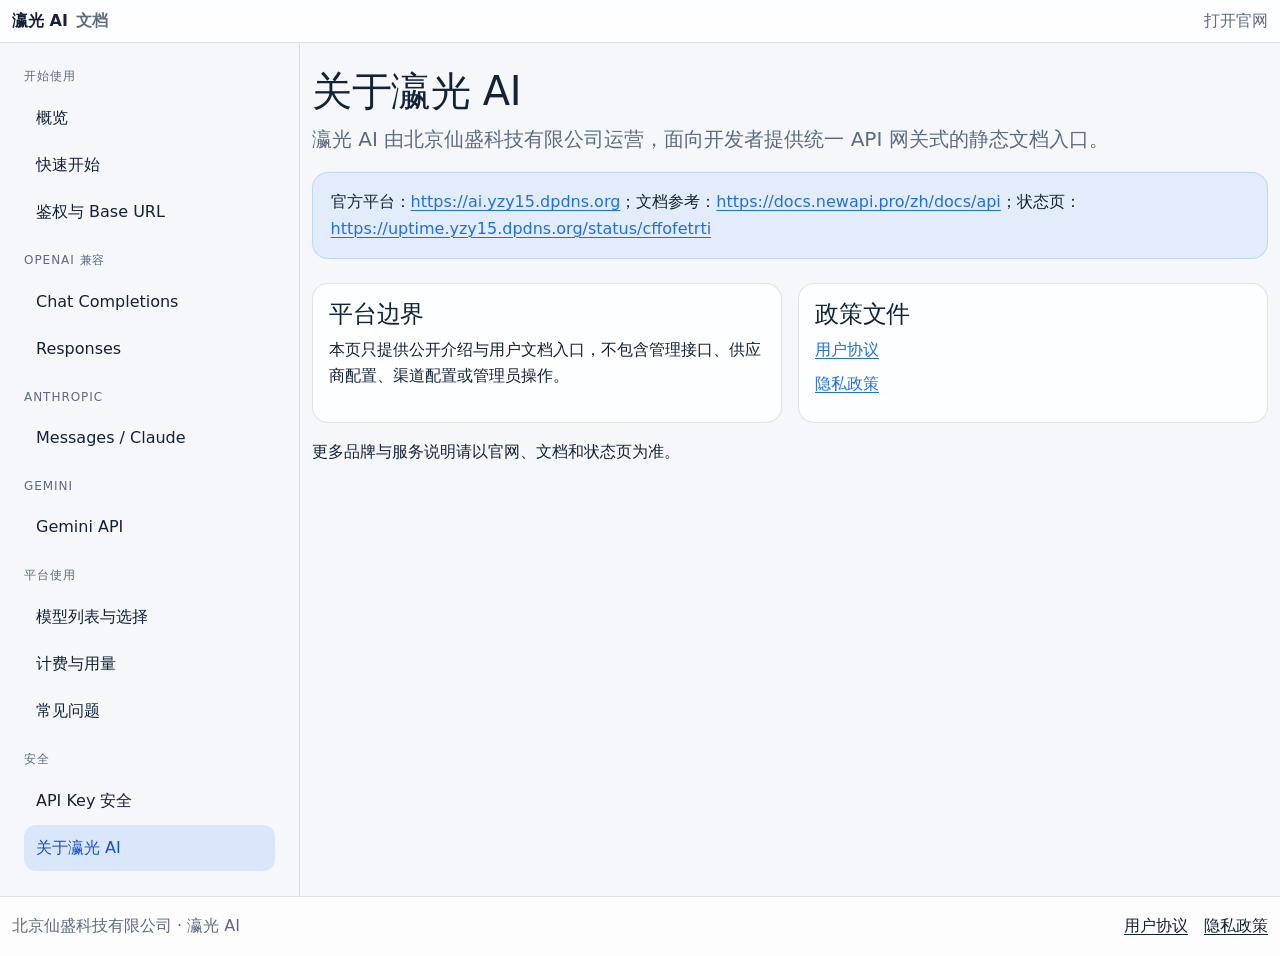
==== about.html @ 637718db "Add public Y-G-AI docs site" ====
<!doctype html>
<html lang="zh-CN">
<head>
  <meta charset="utf-8">
  <meta name="viewport" content="width=device-width, initial-scale=1">
  <meta name="description" content="瀛光 AI 多协议开发者文档">
  <title>关于瀛光 AI | 瀛光 AI 文档</title>
  <link rel="stylesheet" href="https://cdn.jsdelivr.net/npm/bootstrap@5.3.3/dist/css/bootstrap.min.css" integrity="sha384-QWTKZyjpPEjISv5WaRU9OFeRpok6YctnYmDr5pNlyT2bRjXh0JMhjY6hW+ALEwIH" crossorigin="anonymous">
  <link rel="stylesheet" href="assets/style.css">
</head>
<body data-page="about">
  <header class="docs-topbar border-bottom"><div class="container-fluid d-flex align-items-center justify-content-between gap-3 py-2"><a class="brand-link" href="index.html">瀛光 AI <span>文档</span></a><div class="d-flex align-items-center gap-2"><a class="topbar-link d-none d-md-inline" href="https://ai.yzy15.dpdns.org" target="_blank" rel="noreferrer">打开官网</a><button class="btn btn-primary d-lg-none" type="button" data-bs-toggle="offcanvas" data-bs-target="#docsSidebar" aria-controls="docsSidebar">菜单</button></div></div></header>
  <div class="docs-layout"><aside class="offcanvas-lg offcanvas-start docs-sidebar" tabindex="-1" id="docsSidebar" aria-label="文档导航"><div class="offcanvas-header d-lg-none"><h2 class="offcanvas-title h6 mb-0">文档导航</h2><button class="btn-close" type="button" data-bs-dismiss="offcanvas" aria-label="关闭导航"></button></div><nav class="offcanvas-body d-block p-3 p-lg-4"><div class="nav-group"><div class="nav-group-title">开始使用</div><a data-nav-page="overview" href="index.html">概览</a><a data-nav-page="quickstart" href="quickstart.html">快速开始</a><a data-nav-page="authentication" href="authentication.html">鉴权与 Base URL</a></div><div class="nav-group"><div class="nav-group-title">OpenAI 兼容</div><a data-nav-page="openai-chat" href="openai-chat.html">Chat Completions</a><a data-nav-page="openai-responses" href="openai-responses.html">Responses</a></div><div class="nav-group"><div class="nav-group-title">Anthropic</div><a data-nav-page="anthropic" href="anthropic.html">Messages / Claude</a></div><div class="nav-group"><div class="nav-group-title">Gemini</div><a data-nav-page="gemini" href="gemini.html">Gemini API</a></div><div class="nav-group"><div class="nav-group-title">平台使用</div><a data-nav-page="models" href="models.html">模型列表与选择</a><a data-nav-page="billing" href="billing.html">计费与用量</a><a data-nav-page="faq" href="faq.html">常见问题</a></div><div class="nav-group"><div class="nav-group-title">安全</div><a data-nav-page="security" href="security.html">API Key 安全</a><a data-nav-page="about" href="about.html">关于瀛光 AI</a></div></nav></aside><main class="docs-main"><div class="container-fluid docs-content"><h1>关于瀛光 AI</h1><p class="lead">瀛光 AI 由北京仙盛科技有限公司运营，面向开发者提供统一 API 网关式的静态文档入口。</p><div class="docs-callout mb-4">官方平台：<a href="https://ai.yzy15.dpdns.org" target="_blank" rel="noreferrer">https://ai.yzy15.dpdns.org</a>；文档参考：<a href="https://docs.newapi.pro/zh/docs/api" target="_blank" rel="noreferrer">https://docs.newapi.pro/zh/docs/api</a>；状态页：<a href="https://uptime.yzy15.dpdns.org/status/cffofetrti" target="_blank" rel="noreferrer">https://uptime.yzy15.dpdns.org/status/cffofetrti</a></div><div class="docs-grid cols-2"><section class="docs-card"><h2 class="h4">平台边界</h2><p>本页只提供公开介绍与用户文档入口，不包含管理接口、供应商配置、渠道配置或管理员操作。</p></section><section class="docs-card"><h2 class="h4">政策文件</h2><p class="mb-2"><a href="用户协议.txt">用户协议</a></p><p class="mb-0"><a href="隐私政策.txt">隐私政策</a></p></section></div><p class="mt-3 mb-0">更多品牌与服务说明请以官网、文档和状态页为准。</p></div></main></div>
  <footer class="docs-footer border-top"><div class="container-fluid py-3 d-flex flex-wrap justify-content-between gap-2"><div>北京仙盛科技有限公司 · 瀛光 AI</div><div class="d-flex gap-3"><a href="用户协议.txt">用户协议</a><a href="隐私政策.txt">隐私政策</a></div></div></footer>
  <script src="https://cdn.jsdelivr.net/npm/bootstrap@5.3.3/dist/js/bootstrap.bundle.min.js" integrity="sha384-YvpcrYf0tY3lHB60NNkmXc5s9fDVZLESaAA55NDzOxhy9GkcIdslK1eN7N6jIeHz" crossorigin="anonymous"></script>
  <script src="assets/docs.js"></script>
</body>
</html>
---- assets/style.css ----
/* Shared docs shell for Y-G-AI-DOCS */
:root {
  color-scheme: light dark;
  --bg: #f5f7fb;
  --surface: rgba(255, 255, 255, 0.82);
  --surface-strong: #ffffff;
  --text: #132238;
  --muted: #5c6b82;
  --border: rgba(19, 34, 56, 0.12);
  --brand: #1f6feb;
  --brand-strong: #134fc9;
  --brand-soft: rgba(31, 111, 235, 0.12);
  --code-bg: #0f172a;
  --code-text: #d9e5ff;
  --notice-bg: rgba(31, 111, 235, 0.08);
  --notice-border: rgba(31, 111, 235, 0.18);
  --warning-bg: rgba(181, 133, 5, 0.08);
  --warning-border: rgba(181, 133, 5, 0.18);
  --success-bg: rgba(15, 157, 88, 0.08);
  --success-border: rgba(15, 157, 88, 0.18);
  --focus: #0a58ca;
}

@media (prefers-color-scheme: dark) {
  :root {
    --bg: #08111f;
    --surface: rgba(14, 22, 36, 0.84);
    --surface-strong: #101b2d;
    --text: #ecf2ff;
    --muted: #9aa8bf;
    --border: rgba(236, 242, 255, 0.12);
    --brand: #76a9ff;
    --brand-strong: #a8c6ff;
    --brand-soft: rgba(118, 169, 255, 0.16);
    --code-bg: #0b1322;
    --code-text: #dbe7ff;
    --notice-bg: rgba(118, 169, 255, 0.12);
    --notice-border: rgba(118, 169, 255, 0.18);
    --warning-bg: rgba(240, 184, 75, 0.12);
    --warning-border: rgba(240, 184, 75, 0.18);
    --success-bg: rgba(59, 196, 109, 0.12);
    --success-border: rgba(59, 196, 109, 0.18);
    --focus: #7cb2ff;
  }
}

html {
  scroll-behavior: smooth;
}

body {
  min-height: 100vh;
  background: var(--bg);
  color: var(--text);
  line-height: 1.65;
}

body,
button,
input,
select,
textarea {
  font-family: Inter, "PingFang SC", "Hiragino Sans GB", "Microsoft YaHei", system-ui, -apple-system, BlinkMacSystemFont, sans-serif;
}

a {
  color: var(--brand);
  text-decoration-thickness: 0.08em;
  text-underline-offset: 0.18em;
}

a:hover {
  color: var(--brand-strong);
}

a:focus-visible,
button:focus-visible,
.form-control:focus,
.form-select:focus,
.btn:focus-visible {
  outline: 2px solid var(--focus);
  outline-offset: 2px;
  box-shadow: none;
}

.docs-topbar {
  position: sticky;
  top: 0;
  z-index: 1030;
  background: var(--surface);
  backdrop-filter: blur(12px);
}

.brand-link {
  display: inline-flex;
  align-items: center;
  gap: 0.5rem;
  font-weight: 700;
  color: var(--text);
  text-decoration: none;
}

.brand-link span {
  color: var(--muted);
  font-weight: 600;
}

.topbar-link {
  color: var(--muted);
  text-decoration: none;
}

.topbar-link:hover {
  color: var(--text);
}

.docs-layout {
  display: grid;
  grid-template-columns: 300px minmax(0, 1fr);
  min-height: calc(100vh - 57px - 57px);
}

.docs-sidebar {
  border-right: 1px solid var(--border);
  background: var(--surface);
}

.docs-sidebar .nav-group + .nav-group {
  margin-top: 1rem;
}

.nav-group-title {
  font-size: 0.75rem;
  letter-spacing: 0.08em;
  text-transform: uppercase;
  color: var(--muted);
  margin-bottom: 0.5rem;
}

.docs-sidebar a {
  display: block;
  padding: 0.6rem 0.75rem;
  margin: 0.1rem 0;
  border-radius: 0.75rem;
  color: var(--text);
  text-decoration: none;
}

.docs-sidebar a:hover,
.docs-sidebar a:focus-visible,
.docs-sidebar a.active {
  background: var(--brand-soft);
  color: var(--brand-strong);
}

.docs-main {
  min-width: 0;
}

.docs-content {
  max-width: 1120px;
  padding-top: 1.5rem;
  padding-bottom: 2rem;
}

.docs-content h1,
.docs-content h2,
.docs-content h3 {
  line-height: 1.2;
  letter-spacing: -0.01em;
}

.docs-content p,
.docs-content li {
  max-width: 72ch;
}

.docs-content .lead {
  color: var(--muted);
}

.docs-callout {
  border: 1px solid var(--notice-border);
  background: var(--notice-bg);
  border-radius: 1rem;
  padding: 1rem 1.1rem;
}

.docs-callout.warning {
  border-color: var(--warning-border);
  background: var(--warning-bg);
}

.docs-callout.success {
  border-color: var(--success-border);
  background: var(--success-bg);
}

.docs-card {
  border: 1px solid var(--border);
  background: var(--surface);
  border-radius: 1rem;
  padding: 1rem;
}

.docs-card h2,
.docs-card h3,
.docs-card h4 {
  margin-top: 0;
}

.docs-grid {
  display: grid;
  gap: 1rem;
}

.docs-grid.cols-2 {
  grid-template-columns: repeat(2, minmax(0, 1fr));
}

.docs-grid.cols-3 {
  grid-template-columns: repeat(3, minmax(0, 1fr));
}

.code-shell {
  position: relative;
}

.code-shell .copy-btn {
  position: absolute;
  top: 0.75rem;
  right: 0.75rem;
}

pre {
  margin: 0;
  overflow: auto;
  border-radius: 1rem;
  background: var(--code-bg);
  color: var(--code-text);
  padding: 1rem;
  border: 1px solid rgba(127, 140, 170, 0.22);
}

pre code {
  color: inherit;
  white-space: pre;
}

code {
  color: var(--brand-strong);
}

.badge-soft {
  display: inline-flex;
  align-items: center;
  gap: 0.35rem;
  border-radius: 999px;
  padding: 0.35rem 0.65rem;
  background: var(--brand-soft);
  color: var(--brand-strong);
  font-size: 0.8125rem;
  font-weight: 600;
}

.docs-table-wrap {
  overflow-x: auto;
  border: 1px solid var(--border);
  border-radius: 1rem;
}

table.docs-table {
  width: 100%;
  margin: 0;
}

table.docs-table th,
table.docs-table td {
  vertical-align: top;
}

.docs-footer {
  background: var(--surface);
  color: var(--muted);
}

.docs-footer a {
  color: var(--text);
}

@media (max-width: 991.98px) {
  .docs-layout {
    grid-template-columns: 1fr;
  }

  .docs-sidebar {
    width: min(88vw, 320px);
  }

  .docs-content {
    padding-top: 1.25rem;
  }
}

@media (max-width: 767.98px) {
  .docs-grid.cols-2,
  .docs-grid.cols-3 {
    grid-template-columns: 1fr;
  }
}

@media (prefers-reduced-motion: reduce) {
  html {
    scroll-behavior: auto;
  }

  *, *::before, *::after {
    animation-duration: 0.01ms !important;
    animation-iteration-count: 1 !important;
    transition-duration: 0.01ms !important;
  }
}
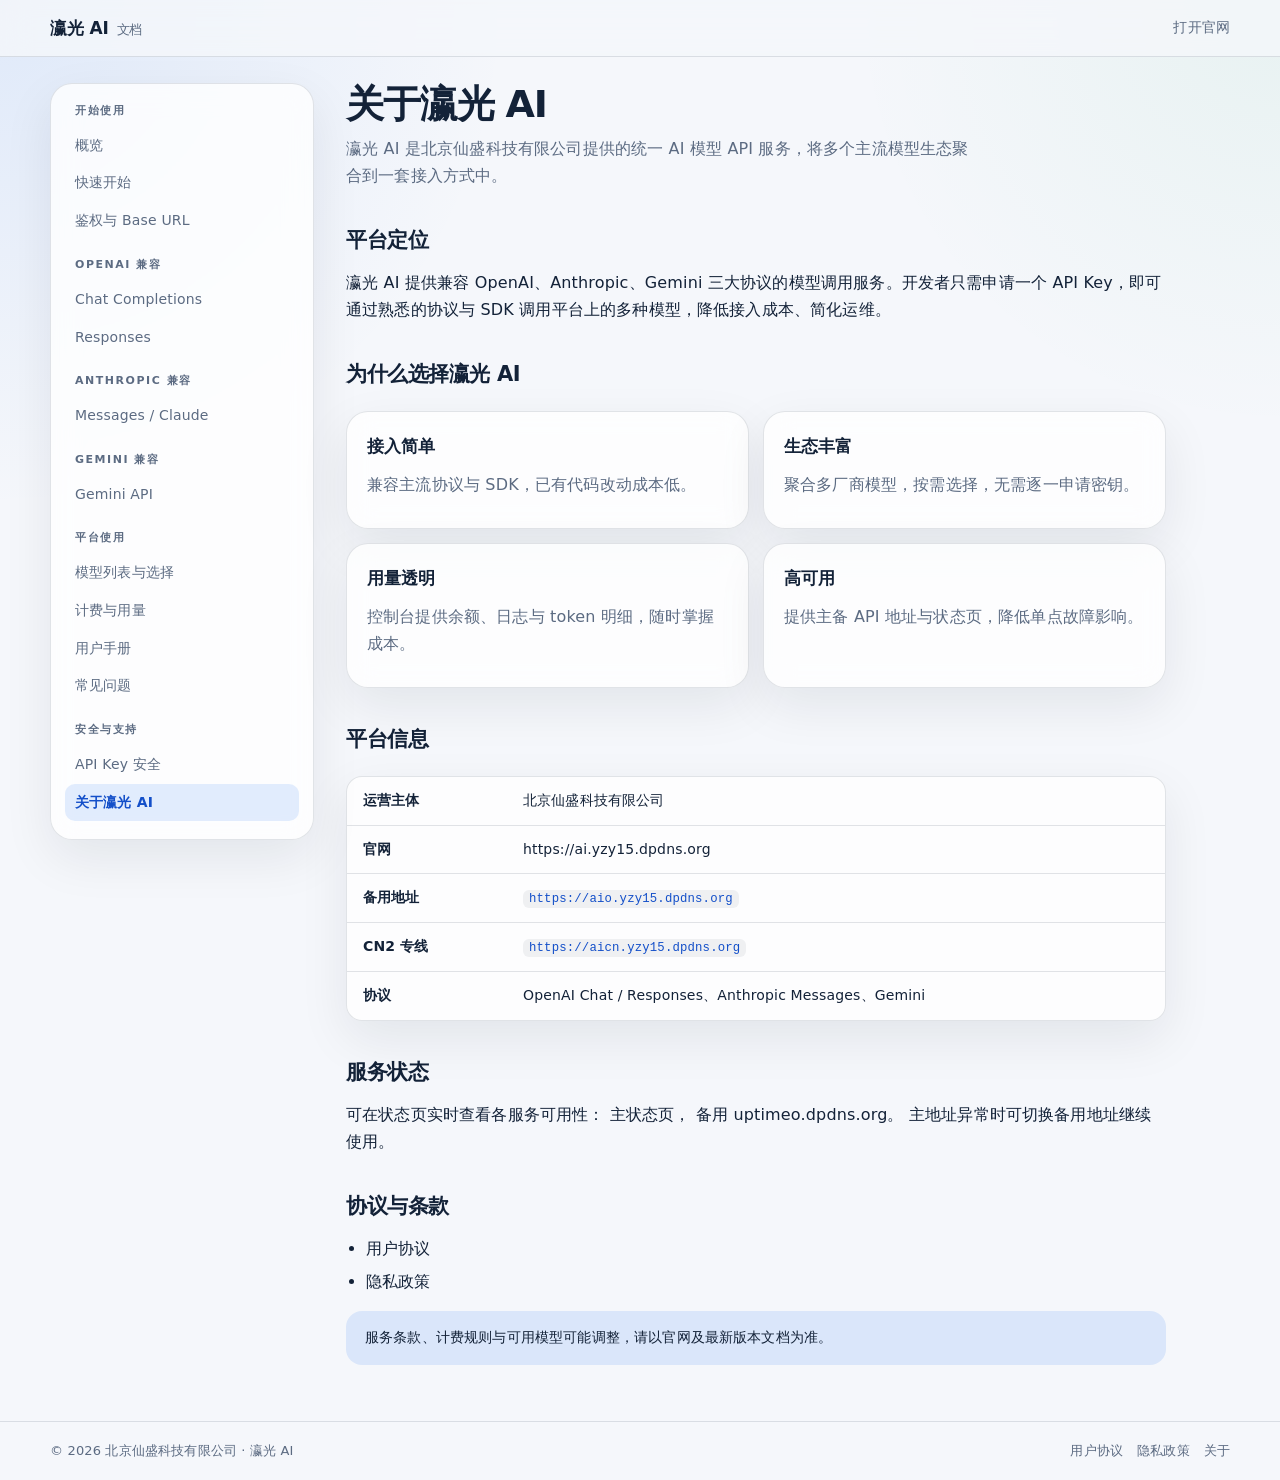
==== commit 6f36b7ce: "refactor(docs): 重构静态文档站并移除外部依赖" ====
--- a/about.html
+++ b/about.html
@@ -3,16 +3,128 @@
 <head>
   <meta charset="utf-8">
   <meta name="viewport" content="width=device-width, initial-scale=1">
-  <meta name="description" content="瀛光 AI 多协议开发者文档">
-  <title>关于瀛光 AI | 瀛光 AI 文档</title>
-  <link rel="stylesheet" href="https://cdn.jsdelivr.net/npm/bootstrap@5.3.3/dist/css/bootstrap.min.css" integrity="sha384-QWTKZyjpPEjISv5WaRU9OFeRpok6YctnYmDr5pNlyT2bRjXh0JMhjY6hW+ALEwIH" crossorigin="anonymous">
+  <meta name="color-scheme" content="light dark">
+  <meta name="description" content="关于瀛光 AI——统一 AI 模型 API 网关平台。">
+  <title>关于瀛光 AI | 文档</title>
   <link rel="stylesheet" href="assets/style.css">
 </head>
 <body data-page="about">
-  <header class="docs-topbar border-bottom"><div class="container-fluid d-flex align-items-center justify-content-between gap-3 py-2"><a class="brand-link" href="index.html">瀛光 AI <span>文档</span></a><div class="d-flex align-items-center gap-2"><a class="topbar-link d-none d-md-inline" href="https://ai.yzy15.dpdns.org" target="_blank" rel="noreferrer">打开官网</a><button class="btn btn-primary d-lg-none" type="button" data-bs-toggle="offcanvas" data-bs-target="#docsSidebar" aria-controls="docsSidebar">菜单</button></div></div></header>
-  <div class="docs-layout"><aside class="offcanvas-lg offcanvas-start docs-sidebar" tabindex="-1" id="docsSidebar" aria-label="文档导航"><div class="offcanvas-header d-lg-none"><h2 class="offcanvas-title h6 mb-0">文档导航</h2><button class="btn-close" type="button" data-bs-dismiss="offcanvas" aria-label="关闭导航"></button></div><nav class="offcanvas-body d-block p-3 p-lg-4"><div class="nav-group"><div class="nav-group-title">开始使用</div><a data-nav-page="overview" href="index.html">概览</a><a data-nav-page="quickstart" href="quickstart.html">快速开始</a><a data-nav-page="authentication" href="authentication.html">鉴权与 Base URL</a></div><div class="nav-group"><div class="nav-group-title">OpenAI 兼容</div><a data-nav-page="openai-chat" href="openai-chat.html">Chat Completions</a><a data-nav-page="openai-responses" href="openai-responses.html">Responses</a></div><div class="nav-group"><div class="nav-group-title">Anthropic</div><a data-nav-page="anthropic" href="anthropic.html">Messages / Claude</a></div><div class="nav-group"><div class="nav-group-title">Gemini</div><a data-nav-page="gemini" href="gemini.html">Gemini API</a></div><div class="nav-group"><div class="nav-group-title">平台使用</div><a data-nav-page="models" href="models.html">模型列表与选择</a><a data-nav-page="billing" href="billing.html">计费与用量</a><a data-nav-page="faq" href="faq.html">常见问题</a></div><div class="nav-group"><div class="nav-group-title">安全</div><a data-nav-page="security" href="security.html">API Key 安全</a><a data-nav-page="about" href="about.html">关于瀛光 AI</a></div></nav></aside><main class="docs-main"><div class="container-fluid docs-content"><h1>关于瀛光 AI</h1><p class="lead">瀛光 AI 由北京仙盛科技有限公司运营，面向开发者提供统一 API 网关式的静态文档入口。</p><div class="docs-callout mb-4">官方平台：<a href="https://ai.yzy15.dpdns.org" target="_blank" rel="noreferrer">https://ai.yzy15.dpdns.org</a>；文档参考：<a href="https://docs.newapi.pro/zh/docs/api" target="_blank" rel="noreferrer">https://docs.newapi.pro/zh/docs/api</a>；状态页：<a href="https://uptime.yzy15.dpdns.org/status/cffofetrti" target="_blank" rel="noreferrer">https://uptime.yzy15.dpdns.org/status/cffofetrti</a></div><div class="docs-grid cols-2"><section class="docs-card"><h2 class="h4">平台边界</h2><p>本页只提供公开介绍与用户文档入口，不包含管理接口、供应商配置、渠道配置或管理员操作。</p></section><section class="docs-card"><h2 class="h4">政策文件</h2><p class="mb-2"><a href="用户协议.txt">用户协议</a></p><p class="mb-0"><a href="隐私政策.txt">隐私政策</a></p></section></div><p class="mt-3 mb-0">更多品牌与服务说明请以官网、文档和状态页为准。</p></div></main></div>
-  <footer class="docs-footer border-top"><div class="container-fluid py-3 d-flex flex-wrap justify-content-between gap-2"><div>北京仙盛科技有限公司 · 瀛光 AI</div><div class="d-flex gap-3"><a href="用户协议.txt">用户协议</a><a href="隐私政策.txt">隐私政策</a></div></div></footer>
-  <script src="https://cdn.jsdelivr.net/npm/bootstrap@5.3.3/dist/js/bootstrap.bundle.min.js" integrity="sha384-YvpcrYf0tY3lHB60NNkmXc5s9fDVZLESaAA55NDzOxhy9GkcIdslK1eN7N6jIeHz" crossorigin="anonymous"></script>
+  <header class="docs-topbar">
+    <div class="docs-topbar-inner">
+      <a class="brand-link" href="index.html">瀛光 AI<span>文档</span></a>
+      <div class="topbar-actions">
+        <a class="topbar-link" href="https://ai.yzy15.dpdns.org" target="_blank" rel="noreferrer">打开官网</a>
+        <button class="docs-menu-btn" type="button" aria-expanded="false">导航</button>
+      </div>
+    </div>
+  </header>
+
+  <div class="docs-layout">
+    <div class="backdrop"></div>
+    <aside class="docs-sidebar" id="docsSidebar" aria-label="文档导航">
+      <div class="docs-sidebar-head"><span>文档导航</span><button class="docs-close-btn" type="button" aria-label="关闭导航">×</button></div>
+      <nav>
+        <div class="nav-group">
+          <div class="nav-group-title">开始使用</div>
+          <a href="index.html" data-nav-page="index">概览</a>
+          <a href="quickstart.html" data-nav-page="quickstart">快速开始</a>
+          <a href="authentication.html" data-nav-page="authentication">鉴权与 Base URL</a>
+        </div>
+        <div class="nav-group">
+          <div class="nav-group-title">OpenAI 兼容</div>
+          <a href="openai-chat.html" data-nav-page="openai-chat">Chat Completions</a>
+          <a href="openai-responses.html" data-nav-page="openai-responses">Responses</a>
+        </div>
+        <div class="nav-group">
+          <div class="nav-group-title">Anthropic 兼容</div>
+          <a href="anthropic.html" data-nav-page="anthropic">Messages / Claude</a>
+        </div>
+        <div class="nav-group">
+          <div class="nav-group-title">Gemini 兼容</div>
+          <a href="gemini.html" data-nav-page="gemini">Gemini API</a>
+        </div>
+        <div class="nav-group">
+          <div class="nav-group-title">平台使用</div>
+          <a href="models.html" data-nav-page="models">模型列表与选择</a>
+          <a href="billing.html" data-nav-page="billing">计费与用量</a>
+          <a href="user-guide.html" data-nav-page="user-guide">用户手册</a>
+          <a href="faq.html" data-nav-page="faq">常见问题</a>
+        </div>
+        <div class="nav-group">
+          <div class="nav-group-title">安全与支持</div>
+          <a href="security.html" data-nav-page="security">API Key 安全</a>
+          <a href="about.html" data-nav-page="about">关于瀛光 AI</a>
+        </div>
+      </nav>
+    </aside>
+
+    <main class="docs-main">
+      <div class="docs-content">
+        <h1>关于瀛光 AI</h1>
+        <p class="lead">瀛光 AI 是北京仙盛科技有限公司提供的统一 AI 模型 API 服务，将多个主流模型生态聚合到一套接入方式中。</p>
+
+        <h2>平台定位</h2>
+        <p>瀛光 AI 提供兼容 OpenAI、Anthropic、Gemini 三大协议的模型调用服务。开发者只需申请一个 API Key，即可通过熟悉的协议与 SDK 调用平台上的多种模型，降低接入成本、简化运维。</p>
+
+        <h2>为什么选择瀛光 AI</h2>
+        <div class="docs-grid cols-2">
+          <div class="docs-card">
+            <h3>接入简单</h3>
+            <p>兼容主流协议与 SDK，已有代码改动成本低。</p>
+          </div>
+          <div class="docs-card">
+            <h3>生态丰富</h3>
+            <p>聚合多厂商模型，按需选择，无需逐一申请密钥。</p>
+          </div>
+          <div class="docs-card">
+            <h3>用量透明</h3>
+            <p>控制台提供余额、日志与 token 明细，随时掌握成本。</p>
+          </div>
+          <div class="docs-card">
+            <h3>高可用</h3>
+            <p>提供主备 API 地址与状态页，降低单点故障影响。</p>
+          </div>
+        </div>
+
+        <h2>平台信息</h2>
+        <div class="docs-table-wrap">
+          <table class="docs-table">
+            <tbody>
+              <tr><td style="width:160px"><strong>运营主体</strong></td><td>北京仙盛科技有限公司</td></tr>
+              <tr><td><strong>官网</strong></td><td><a href="https://ai.yzy15.dpdns.org" target="_blank" rel="noreferrer">https://ai.yzy15.dpdns.org</a></td></tr>
+              <tr><td><strong>备用地址</strong></td><td><code>https://aio.yzy15.dpdns.org</code></td></tr>
+              <tr><td><strong>CN2 专线</strong></td><td><code>https://aicn.yzy15.dpdns.org</code></td></tr>
+              <tr><td><strong>协议</strong></td><td>OpenAI Chat / Responses、Anthropic Messages、Gemini</td></tr>
+            </tbody>
+          </table>
+        </div>
+
+        <h2>服务状态</h2>
+        <p>可在状态页实时查看各服务可用性：
+          <a href="https://uptime.yzy15.dpdns.org/status/cffofetrti" target="_blank" rel="noreferrer">主状态页</a>，
+          备用 <a href="https://uptimeo.dpdns.org/status/cffofetrti" target="_blank" rel="noreferrer">uptimeo.dpdns.org</a>。
+          主地址异常时可切换备用地址继续使用。</p>
+
+        <h2>协议与条款</h2>
+        <ul>
+          <li><a href="用户协议.txt">用户协议</a></li>
+          <li><a href="隐私政策.txt">隐私政策</a></li>
+        </ul>
+        <div class="docs-callout info">服务条款、计费规则与可用模型可能调整，请以官网及最新版本文档为准。</div>
+      </div>
+    </main>
+  </div>
+
+  <footer class="docs-footer">
+    <div class="docs-footer-inner">
+      <span>© 2026 北京仙盛科技有限公司 · 瀛光 AI</span>
+      <div class="footer-links">
+        <a href="用户协议.txt">用户协议</a>
+        <a href="隐私政策.txt">隐私政策</a>
+        <a href="about.html">关于</a>
+      </div>
+    </div>
+  </footer>
   <script src="assets/docs.js"></script>
 </body>
 </html>
--- a/assets/style.css
+++ b/assets/style.css
@@ -1,8 +1,8 @@
-/* Shared docs shell for Y-G-AI-DOCS */
+/* 瀛光 AI 文档站共享样式 · 无外部依赖 */
 :root {
   color-scheme: light dark;
   --bg: #f5f7fb;
-  --surface: rgba(255, 255, 255, 0.82);
+  --surface: rgba(255, 255, 255, 0.78);
   --surface-strong: #ffffff;
   --text: #132238;
   --muted: #5c6b82;
@@ -10,21 +10,24 @@
   --brand: #1f6feb;
   --brand-strong: #134fc9;
   --brand-soft: rgba(31, 111, 235, 0.12);
+  --success: #0f9d58;
+  --success-soft: rgba(15, 157, 88, 0.12);
+  --warning: #b58105;
+  --warning-soft: rgba(181, 133, 5, 0.12);
+  --danger: #cf4444;
+  --danger-soft: rgba(207, 68, 68, 0.12);
+  --shadow: 0 18px 50px rgba(13, 24, 38, 0.08);
   --code-bg: #0f172a;
   --code-text: #d9e5ff;
-  --notice-bg: rgba(31, 111, 235, 0.08);
-  --notice-border: rgba(31, 111, 235, 0.18);
-  --warning-bg: rgba(181, 133, 5, 0.08);
-  --warning-border: rgba(181, 133, 5, 0.18);
-  --success-bg: rgba(15, 157, 88, 0.08);
-  --success-border: rgba(15, 157, 88, 0.18);
-  --focus: #0a58ca;
+  --code-muted: #7d8db1;
+  --chip-bg: rgba(19, 34, 56, 0.06);
+  --radius: 22px;
 }
 
 @media (prefers-color-scheme: dark) {
   :root {
     --bg: #08111f;
-    --surface: rgba(14, 22, 36, 0.84);
+    --surface: rgba(14, 22, 36, 0.82);
     --surface-strong: #101b2d;
     --text: #ecf2ff;
     --muted: #9aa8bf;
@@ -32,288 +35,532 @@
     --brand: #76a9ff;
     --brand-strong: #a8c6ff;
     --brand-soft: rgba(118, 169, 255, 0.16);
+    --success: #3bc46d;
+    --success-soft: rgba(59, 196, 109, 0.16);
+    --warning: #f0b84b;
+    --warning-soft: rgba(240, 184, 75, 0.16);
+    --danger: #ff6b6b;
+    --danger-soft: rgba(255, 107, 107, 0.16);
+    --shadow: 0 24px 60px rgba(0, 0, 0, 0.28);
     --code-bg: #0b1322;
     --code-text: #dbe7ff;
-    --notice-bg: rgba(118, 169, 255, 0.12);
-    --notice-border: rgba(118, 169, 255, 0.18);
-    --warning-bg: rgba(240, 184, 75, 0.12);
-    --warning-border: rgba(240, 184, 75, 0.18);
-    --success-bg: rgba(59, 196, 109, 0.12);
-    --success-border: rgba(59, 196, 109, 0.18);
-    --focus: #7cb2ff;
+    --code-muted: #8292b5;
+    --chip-bg: rgba(236, 242, 255, 0.07);
   }
 }
 
-html {
-  scroll-behavior: smooth;
-}
+* { box-sizing: border-box; }
+html { scroll-behavior: smooth; }
 
 body {
+  margin: 0;
   min-height: 100vh;
-  background: var(--bg);
+  font-family: Inter, "PingFang SC", "Hiragino Sans GB", "Microsoft YaHei", system-ui, -apple-system, BlinkMacSystemFont, sans-serif;
+  background:
+    radial-gradient(circle at top left, rgba(31, 111, 235, 0.1), transparent 26%),
+    radial-gradient(circle at top right, rgba(15, 157, 88, 0.06), transparent 22%),
+    linear-gradient(180deg, var(--bg), var(--bg));
   color: var(--text);
-  line-height: 1.65;
-}
-
-body,
-button,
-input,
-select,
-textarea {
-  font-family: Inter, "PingFang SC", "Hiragino Sans GB", "Microsoft YaHei", system-ui, -apple-system, BlinkMacSystemFont, sans-serif;
-}
-
-a {
-  color: var(--brand);
-  text-decoration-thickness: 0.08em;
-  text-underline-offset: 0.18em;
-}
-
-a:hover {
-  color: var(--brand-strong);
-}
-
-a:focus-visible,
-button:focus-visible,
-.form-control:focus,
-.form-select:focus,
-.btn:focus-visible {
-  outline: 2px solid var(--focus);
-  outline-offset: 2px;
-  box-shadow: none;
-}
-
+  line-height: 1.7;
+  letter-spacing: 0.01em;
+}
+
+a { color: inherit; text-decoration: none; }
+a:hover { color: var(--brand); }
+a:focus-visible, button:focus-visible {
+  outline: 2px solid var(--brand);
+  outline-offset: 3px;
+}
+img, svg { vertical-align: middle; }
+
+/* ---------- 顶栏 ---------- */
 .docs-topbar {
   position: sticky;
   top: 0;
-  z-index: 1030;
-  background: var(--surface);
-  backdrop-filter: blur(12px);
+  z-index: 40;
+  border-bottom: 1px solid var(--border);
+  background: color-mix(in srgb, var(--bg) 82%, transparent);
+  backdrop-filter: blur(14px);
+}
+
+.docs-topbar-inner {
+  width: min(1180px, calc(100% - 32px));
+  margin: 0 auto;
+  display: flex;
+  align-items: center;
+  justify-content: space-between;
+  gap: 16px;
+  min-height: 56px;
 }
 
 .brand-link {
   display: inline-flex;
+  align-items: baseline;
+  gap: 8px;
+  font-weight: 800;
+  font-size: 17px;
+  letter-spacing: -0.01em;
+}
+
+.brand-link span {
+  color: var(--muted);
+  font-weight: 500;
+  font-size: 13px;
+}
+
+.topbar-actions {
+  display: flex;
   align-items: center;
-  gap: 0.5rem;
+  gap: 10px;
+}
+
+.topbar-link {
+  color: var(--muted);
+  font-size: 14px;
+}
+
+.topbar-link:hover { color: var(--text); }
+
+.docs-menu-btn {
+  display: none;
+  min-height: 36px;
+  padding: 0 14px;
+  border-radius: 999px;
+  border: 1px solid var(--border);
+  background: var(--surface-strong);
+  color: var(--text);
+  font-size: 14px;
+  font-weight: 600;
+  cursor: pointer;
+}
+
+/* ---------- 布局 ---------- */
+.docs-layout {
+  width: min(1180px, calc(100% - 32px));
+  margin: 0 auto;
+  display: grid;
+  grid-template-columns: 264px 1fr;
+  gap: 32px;
+  padding: 26px 0 40px;
+}
+
+/* ---------- 侧栏 ---------- */
+.docs-sidebar {
+  position: sticky;
+  top: 72px;
+  align-self: start;
+  max-height: calc(100vh - 88px);
+  overflow-y: auto;
+  border-radius: var(--radius);
+  border: 1px solid var(--border);
+  background: var(--surface);
+  backdrop-filter: blur(14px);
+  box-shadow: var(--shadow);
+  padding: 18px 14px;
+}
+
+.docs-sidebar-head {
+  display: none;
+}
+
+.nav-group { margin-bottom: 16px; }
+.nav-group:last-child { margin-bottom: 0; }
+
+.nav-group-title {
+  font-size: 11px;
   font-weight: 700;
-  color: var(--text);
-  text-decoration: none;
-}
-
-.brand-link span {
-  color: var(--muted);
+  letter-spacing: 0.14em;
+  text-transform: uppercase;
+  color: var(--muted);
+  margin: 0 10px 6px;
+}
+
+.nav-group a {
+  display: block;
+  padding: 7px 10px;
+  border-radius: 10px;
+  color: var(--muted);
+  font-size: 14px;
+  transition: background 0.15s ease, color 0.15s ease;
+}
+
+.nav-group a:hover { color: var(--text); background: var(--chip-bg); }
+
+.nav-group a.active {
+  color: var(--brand-strong);
+  background: var(--brand-soft);
   font-weight: 600;
 }
 
-.topbar-link {
-  color: var(--muted);
-  text-decoration: none;
-}
-
-.topbar-link:hover {
-  color: var(--text);
-}
-
-.docs-layout {
+.backdrop {
+  display: none;
+}
+
+/* ---------- 主内容 ---------- */
+.docs-main { min-width: 0; }
+
+.docs-content { max-width: 820px; }
+
+.docs-content h1 {
+  margin: 0 0 8px;
+  font-size: clamp(28px, 4vw, 38px);
+  line-height: 1.15;
+  letter-spacing: -0.03em;
+}
+
+.docs-content .lead {
+  margin: 0 0 22px;
+  color: var(--muted);
+  font-size: 16px;
+  max-width: 62ch;
+}
+
+.docs-content h2 {
+  margin: 34px 0 10px;
+  font-size: 21px;
+  letter-spacing: -0.02em;
+}
+
+.docs-content h3 {
+  margin: 26px 0 8px;
+  font-size: 16px;
+}
+
+.docs-content p { margin: 10px 0; color: var(--text); }
+
+.docs-content ul, .docs-content ol {
+  padding-left: 20px;
+  margin: 10px 0;
+}
+
+.docs-content li { margin: 6px 0; }
+
+.docs-content code {
+  font-family: "SFMono-Regular", Consolas, "Liberation Mono", Menlo, monospace;
+  font-size: 0.88em;
+  padding: 2px 6px;
+  border-radius: 6px;
+  background: var(--chip-bg);
+  color: var(--brand-strong);
+  word-break: break-word;
+}
+
+/* ---------- 提示块 ---------- */
+.docs-callout {
+  border-radius: 16px;
+  padding: 14px 18px;
+  margin: 16px 0;
+  border: 1px solid var(--border);
+  font-size: 14px;
+}
+
+.docs-callout.info { background: var(--brand-soft); border-color: transparent; color: var(--text); }
+.docs-callout.success { background: var(--success-soft); border-color: transparent; }
+.docs-callout.warning { background: var(--warning-soft); border-color: transparent; }
+.docs-callout.danger { background: var(--danger-soft); border-color: transparent; }
+
+/* ---------- 卡片网格 ---------- */
+.docs-grid {
   display: grid;
-  grid-template-columns: 300px minmax(0, 1fr);
-  min-height: calc(100vh - 57px - 57px);
-}
-
-.docs-sidebar {
-  border-right: 1px solid var(--border);
+  gap: 14px;
+  margin: 18px 0;
+}
+
+.docs-grid.cols-2 { grid-template-columns: repeat(2, minmax(0, 1fr)); }
+.docs-grid.cols-3 { grid-template-columns: repeat(3, minmax(0, 1fr)); }
+
+.docs-card {
+  border-radius: var(--radius);
+  border: 1px solid var(--border);
   background: var(--surface);
-}
-
-.docs-sidebar .nav-group + .nav-group {
-  margin-top: 1rem;
-}
-
-.nav-group-title {
-  font-size: 0.75rem;
-  letter-spacing: 0.08em;
+  backdrop-filter: blur(14px);
+  box-shadow: var(--shadow);
+  padding: 20px;
+}
+
+.docs-card h2, .docs-card h3 {
+  margin-top: 0;
+}
+
+.docs-card h3 { font-size: 17px; }
+
+.docs-card p { color: var(--muted); }
+
+/* ---------- 表格 ---------- */
+.docs-table-wrap {
+  overflow-x: auto;
+  margin: 18px 0;
+  border: 1px solid var(--border);
+  border-radius: 16px;
+  background: var(--surface);
+  box-shadow: var(--shadow);
+}
+
+.docs-table {
+  width: 100%;
+  border-collapse: collapse;
+  font-size: 14px;
+}
+
+.docs-table th {
+  text-align: left;
+  font-size: 12px;
+  letter-spacing: 0.06em;
   text-transform: uppercase;
   color: var(--muted);
-  margin-bottom: 0.5rem;
-}
-
-.docs-sidebar a {
-  display: block;
-  padding: 0.6rem 0.75rem;
-  margin: 0.1rem 0;
-  border-radius: 0.75rem;
-  color: var(--text);
-  text-decoration: none;
-}
-
-.docs-sidebar a:hover,
-.docs-sidebar a:focus-visible,
-.docs-sidebar a.active {
+  font-weight: 700;
+  padding: 12px 16px;
+  border-bottom: 1px solid var(--border);
+  white-space: nowrap;
+}
+
+.docs-table td {
+  padding: 12px 16px;
+  border-bottom: 1px solid var(--border);
+  vertical-align: top;
+}
+
+.docs-table tr:last-child td { border-bottom: 0; }
+
+/* ---------- 代码块 ---------- */
+.code-shell {
+  position: relative;
+  border-radius: 18px;
+  background: var(--code-bg);
+  color: var(--code-text);
+  border: 1px solid rgba(255, 255, 255, 0.08);
+  margin: 18px 0;
+  overflow: hidden;
+}
+
+.code-shell .code-head {
+  display: flex;
+  align-items: center;
+  justify-content: space-between;
+  gap: 12px;
+  padding: 10px 14px;
+  border-bottom: 1px solid rgba(255, 255, 255, 0.08);
+}
+
+.code-shell .code-label {
+  color: var(--code-muted);
+  font-size: 12px;
+  letter-spacing: 0.06em;
+  font-family: "SFMono-Regular", Consolas, monospace;
+}
+
+.copy-btn {
+  appearance: none;
+  border: 1px solid rgba(255, 255, 255, 0.16);
+  background: rgba(255, 255, 255, 0.06);
+  color: var(--code-text);
+  border-radius: 8px;
+  padding: 3px 10px;
+  font-size: 12px;
+  cursor: pointer;
+}
+
+.copy-btn:hover { background: rgba(255, 255, 255, 0.12); }
+
+.copy-btn.copied { color: #7ee2a8; border-color: rgba(126, 226, 168, 0.4); }
+
+.code-shell pre {
+  margin: 0;
+  padding: 16px;
+  overflow-x: auto;
+  font-family: "SFMono-Regular", Consolas, "Liberation Mono", Menlo, monospace;
+  font-size: 13px;
+  line-height: 1.7;
+  white-space: pre;
+}
+
+.code-shell pre code { all: unset; }
+
+.code-tabs {
+  display: flex;
+  gap: 4px;
+  padding: 8px 12px 0;
+  border-bottom: 1px solid rgba(255, 255, 255, 0.08);
+  background: var(--code-bg);
+}
+
+.code-tab {
+  appearance: none;
+  border: 0;
+  background: transparent;
+  color: var(--code-muted);
+  font-size: 13px;
+  padding: 8px 12px;
+  cursor: pointer;
+  border-bottom: 2px solid transparent;
+}
+
+.code-tab.active { color: var(--code-text); border-bottom-color: #76a9ff; }
+
+/* ---------- 步骤 ---------- */
+.docs-steps {
+  counter-reset: step;
+  list-style: none;
+  padding: 0;
+  margin: 18px 0;
+  display: grid;
+  gap: 14px;
+}
+
+.docs-steps li {
+  position: relative;
+  padding: 18px 20px 18px 64px;
+  border-radius: var(--radius);
+  border: 1px solid var(--border);
+  background: var(--surface);
+  box-shadow: var(--shadow);
+}
+
+.docs-steps li::before {
+  counter-increment: step;
+  content: counter(step);
+  position: absolute;
+  left: 20px;
+  top: 18px;
+  width: 30px;
+  height: 30px;
+  display: grid;
+  place-items: center;
+  border-radius: 999px;
   background: var(--brand-soft);
   color: var(--brand-strong);
-}
-
-.docs-main {
-  min-width: 0;
-}
-
-.docs-content {
-  max-width: 1120px;
-  padding-top: 1.5rem;
-  padding-bottom: 2rem;
-}
-
-.docs-content h1,
-.docs-content h2,
-.docs-content h3 {
-  line-height: 1.2;
-  letter-spacing: -0.01em;
-}
-
-.docs-content p,
-.docs-content li {
-  max-width: 72ch;
-}
-
-.docs-content .lead {
-  color: var(--muted);
-}
-
-.docs-callout {
-  border: 1px solid var(--notice-border);
-  background: var(--notice-bg);
-  border-radius: 1rem;
-  padding: 1rem 1.1rem;
-}
-
-.docs-callout.warning {
-  border-color: var(--warning-border);
-  background: var(--warning-bg);
-}
-
-.docs-callout.success {
-  border-color: var(--success-border);
-  background: var(--success-bg);
-}
-
-.docs-card {
+  font-weight: 800;
+  font-size: 14px;
+}
+
+/* ---------- 页脚 ---------- */
+.docs-footer {
+  border-top: 1px solid var(--border);
+}
+
+.docs-footer-inner {
+  width: min(1180px, calc(100% - 32px));
+  margin: 0 auto;
+  padding: 18px 0;
+  display: flex;
+  flex-wrap: wrap;
+  justify-content: space-between;
+  gap: 10px;
+  color: var(--muted);
+  font-size: 13px;
+}
+
+.footer-links {
+  display: flex;
+  flex-wrap: wrap;
+  gap: 14px;
+}
+
+.footer-links a:hover { color: var(--text); }
+
+/* ---------- Base URL 选择器 ---------- */
+.base-url-picker {
+  display: flex;
+  align-items: center;
+  flex-wrap: wrap;
+  gap: 10px;
+  padding: 12px 16px;
+  border-radius: 16px;
   border: 1px solid var(--border);
   background: var(--surface);
-  border-radius: 1rem;
-  padding: 1rem;
-}
-
-.docs-card h2,
-.docs-card h3,
-.docs-card h4 {
-  margin-top: 0;
-}
-
-.docs-grid {
-  display: grid;
-  gap: 1rem;
-}
-
-.docs-grid.cols-2 {
-  grid-template-columns: repeat(2, minmax(0, 1fr));
-}
-
-.docs-grid.cols-3 {
-  grid-template-columns: repeat(3, minmax(0, 1fr));
-}
-
-.code-shell {
-  position: relative;
-}
-
-.code-shell .copy-btn {
-  position: absolute;
-  top: 0.75rem;
-  right: 0.75rem;
-}
-
-pre {
-  margin: 0;
-  overflow: auto;
-  border-radius: 1rem;
-  background: var(--code-bg);
-  color: var(--code-text);
-  padding: 1rem;
-  border: 1px solid rgba(127, 140, 170, 0.22);
-}
-
-pre code {
-  color: inherit;
-  white-space: pre;
-}
-
-code {
-  color: var(--brand-strong);
-}
-
-.badge-soft {
-  display: inline-flex;
-  align-items: center;
-  gap: 0.35rem;
-  border-radius: 999px;
-  padding: 0.35rem 0.65rem;
-  background: var(--brand-soft);
-  color: var(--brand-strong);
-  font-size: 0.8125rem;
+  margin: 18px 0;
+}
+
+.base-url-picker label {
+  font-size: 13px;
   font-weight: 600;
-}
-
-.docs-table-wrap {
-  overflow-x: auto;
-  border: 1px solid var(--border);
-  border-radius: 1rem;
-}
-
-table.docs-table {
-  width: 100%;
-  margin: 0;
-}
-
-table.docs-table th,
-table.docs-table td {
-  vertical-align: top;
-}
-
-.docs-footer {
-  background: var(--surface);
-  color: var(--muted);
-}
-
-.docs-footer a {
+  color: var(--muted);
+}
+
+.base-url-picker select {
+  appearance: none;
+  border: 1px solid var(--border);
+  background: var(--surface-strong);
   color: var(--text);
-}
-
-@media (max-width: 991.98px) {
-  .docs-layout {
-    grid-template-columns: 1fr;
+  border-radius: 10px;
+  padding: 8px 34px 8px 12px;
+  font-size: 14px;
+  font-family: "SFMono-Regular", Consolas, monospace;
+  cursor: pointer;
+  background-image: linear-gradient(45deg, transparent 50%, var(--muted) 50%), linear-gradient(135deg, var(--muted) 50%, transparent 50%);
+  background-position: calc(100% - 18px) 50%, calc(100% - 13px) 50%;
+  background-size: 5px 5px;
+  background-repeat: no-repeat;
+}
+
+/* ---------- 响应式 ---------- */
+@media (max-width: 960px) {
+  .docs-layout { grid-template-columns: 1fr; padding-top: 16px; }
+
+  .docs-sidebar {
+    position: fixed;
+    top: 0;
+    left: 0;
+    bottom: 0;
+    z-index: 60;
+    width: min(300px, 84vw);
+    max-height: none;
+    border-radius: 0;
+    transform: translateX(-102%);
+    transition: transform 0.25s ease;
+    padding-top: 20px;
   }
 
-  .docs-sidebar {
-    width: min(88vw, 320px);
+  .docs-sidebar.open { transform: translateX(0); }
+
+  .docs-sidebar-head {
+    display: flex;
+    align-items: center;
+    justify-content: space-between;
+    padding: 0 6px 12px;
+    margin-bottom: 8px;
+    border-bottom: 1px solid var(--border);
+    font-weight: 700;
   }
 
-  .docs-content {
-    padding-top: 1.25rem;
+  .docs-close-btn {
+    appearance: none;
+    border: 1px solid var(--border);
+    background: var(--surface-strong);
+    color: var(--text);
+    width: 32px;
+    height: 32px;
+    border-radius: 10px;
+    font-size: 16px;
+    line-height: 1;
+    cursor: pointer;
   }
-}
-
-@media (max-width: 767.98px) {
-  .docs-grid.cols-2,
-  .docs-grid.cols-3 {
-    grid-template-columns: 1fr;
+
+  .docs-menu-btn { display: inline-flex; align-items: center; }
+
+  .backdrop {
+    display: block;
+    position: fixed;
+    inset: 0;
+    z-index: 50;
+    background: rgba(8, 17, 31, 0.5);
+    opacity: 0;
+    pointer-events: none;
+    transition: opacity 0.25s ease;
   }
+
+  .backdrop.show { opacity: 1; pointer-events: auto; }
+
+  .docs-grid.cols-2, .docs-grid.cols-3 { grid-template-columns: 1fr; }
+}
+
+@media (max-width: 560px) {
+  .docs-topbar-inner, .docs-layout, .docs-footer-inner { width: min(100% - 20px, 1180px); }
+  .docs-content h1 { font-size: 26px; }
 }
 
 @media (prefers-reduced-motion: reduce) {
-  html {
-    scroll-behavior: auto;
-  }
-
+  html { scroll-behavior: auto; }
   *, *::before, *::after {
     animation-duration: 0.01ms !important;
     animation-iteration-count: 1 !important;
